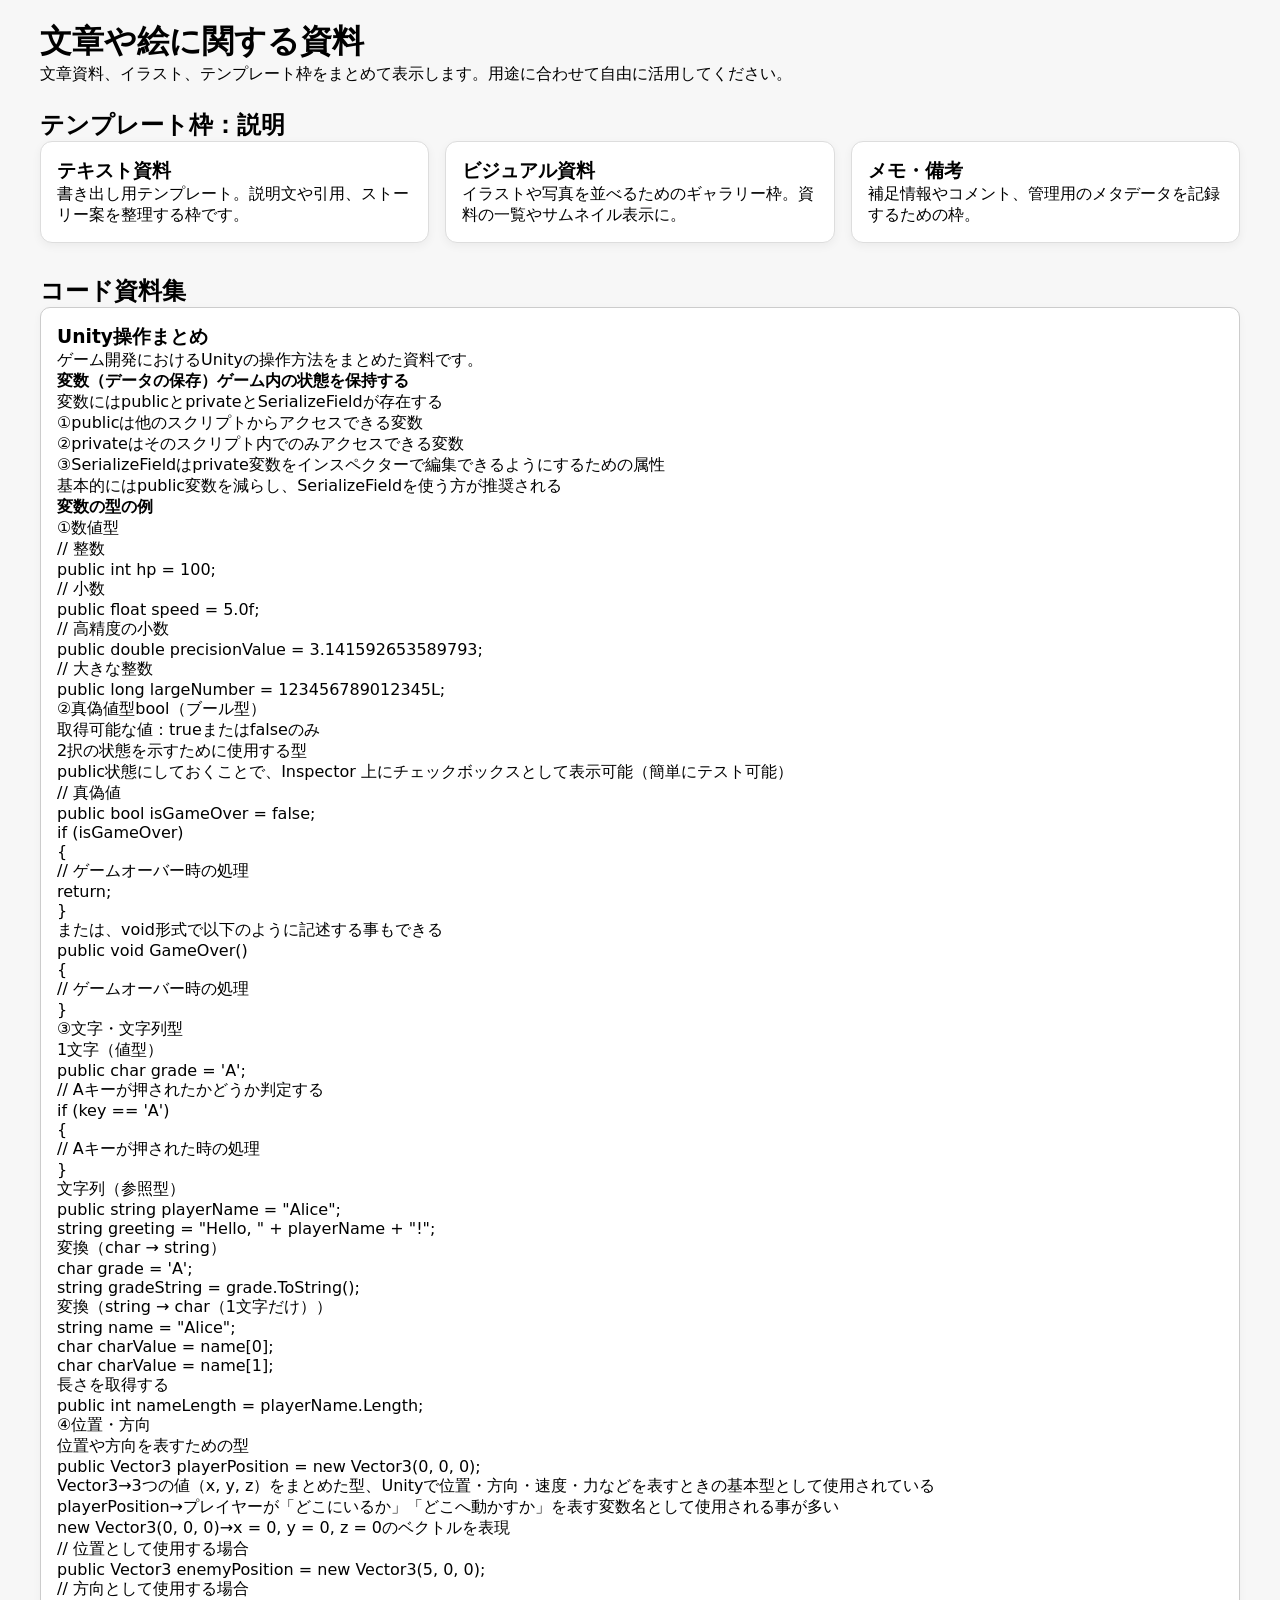
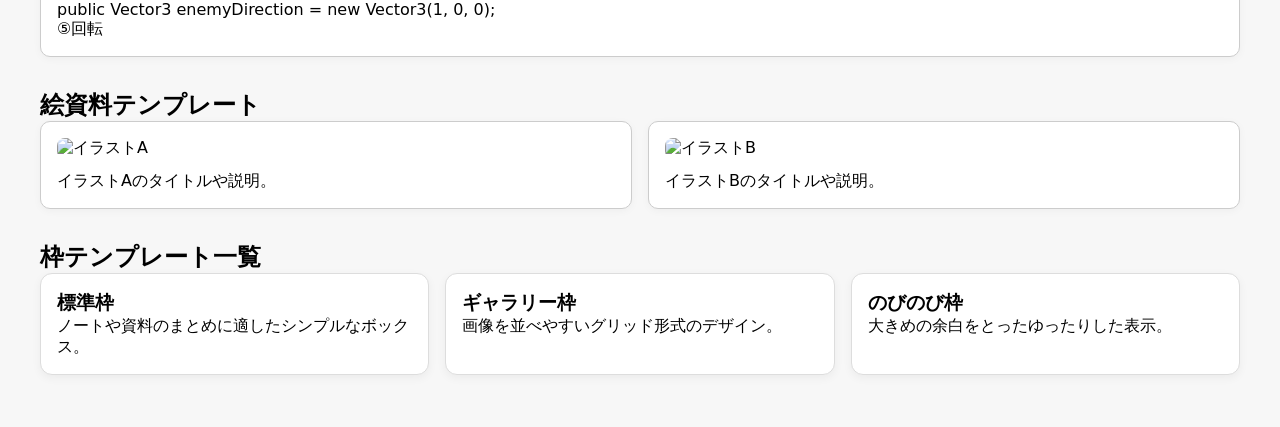
==== Siryoushitu.html @ 9da0db91 "Add Siryoushitu.html" ====
<!DOCTYPE html>
<html lang="ja">
<head>
    <meta charset="UTF-8">
    <title>資料室</title>
    <style>
        body {
            font-family: system-ui, sans-serif;
            background: #f7f7f7;
            margin: 0;
            padding: 20px;
        }
        .container {
            max-width: 1200px;
            margin: 0 auto;
        }
        h1, h2, h3, h4, p {
            margin: 0;
        }
        .header {
            margin-bottom: 24px;
        }
        .section {
            margin-bottom: 32px;
        }
        .cards {
            display: flex;
            flex-wrap: wrap;
            gap: 16px;
        }
        .card {
            background: #fff;
            border: 1px solid #ddd;
            border-radius: 12px;
            padding: 16px;
            width: calc(33.333% - 10.666px);
            box-sizing: border-box;
            box-shadow: 0 3px 10px rgba(0, 0, 0, 0.05);
        }
        .gallery {
            display: grid;
            grid-template-columns: repeat(auto-fit, minmax(240px, 1fr));
            gap: 16px;
        }
        .frame {
            background: #fff;
            border: 1px solid #ccc;
            border-radius: 10px;
            padding: 16px;
            box-shadow: 0 2px 8px rgba(0, 0, 0, 0.04);
        }
        .frame img {
            width: 100%;
            display: block;
            border-radius: 8px;
            margin-bottom: 12px;
        }
        @media (max-width: 840px) {
            .card {
                width: 100%;
            }
        }
        .copy-text {
            cursor: pointer;
            color: #065fd4;
            text-decoration: underline;
        }
        .copy-text.copied {
            color: #0a8a0a;
            text-decoration: none;
        }
    </style>
</head>
<body>
    <div class="container">
        <header class="header">
            <h1>文章や絵に関する資料</h1>
            <p>文章資料、イラスト、テンプレート枠をまとめて表示します。用途に合わせて自由に活用してください。</p>
        </header>

        <section class="section">
            <h2>テンプレート枠：説明</h2>
            <div class="cards">
                <div class="card">
                    <h3>テキスト資料</h3>
                    <p>書き出し用テンプレート。説明文や引用、ストーリー案を整理する枠です。</p>
                </div>
                <div class="card">
                    <h3>ビジュアル資料</h3>
                    <p>イラストや写真を並べるためのギャラリー枠。資料の一覧やサムネイル表示に。</p>
                </div>
                <div class="card">
                    <h3>メモ・備考</h3>
                    <p>補足情報やコメント、管理用のメタデータを記録するための枠。</p>
                </div>
            </div>
        </section>

        <section class="section">
            <h2>コード資料集</h2>
            <div class="frame">
                <h3>Unity操作まとめ</h3>
                <p>ゲーム開発におけるUnityの操作方法をまとめた資料です。</p>
                <h4>変数（データの保存）ゲーム内の状態を保持する</h4>
                <p>変数にはpublicとprivateとSerializeFieldが存在する</p>
                <p>①publicは他のスクリプトからアクセスできる変数</p>
                <p>②privateはそのスクリプト内でのみアクセスできる変数</p>
                <p>③SerializeFieldはprivate変数をインスペクターで編集できるようにするための属性</p>
                <p>基本的にはpublic変数を減らし、SerializeFieldを使う方が推奨される</p>
                <h4>変数の型の例</h4>
                <p>①数値型</p>
                <p>// 整数</p>
                <p>public int hp = 100;</p>
                <p>// 小数</p>
                <p>public float speed = 5.0f;</p>
                <p>// 高精度の小数</p>
                <p>public double precisionValue = 3.141592653589793;</p>
                <p>// 大きな整数</p>
                <p>public long largeNumber = 123456789012345L;</p>
                <p>②真偽値型bool（ブール型）</p>
                <p>取得可能な値：trueまたはfalseのみ</p>
                <p>2択の状態を示すために使用する型</p>
                <p>public状態にしておくことで、Inspector 上にチェックボックスとして表示可能（簡単にテスト可能）</p>
                <p>// 真偽値</p>
                <p>public bool isGameOver = false;</p>
                <p>if (isGameOver)</p>
                <p>{</p>
                <p>    // ゲームオーバー時の処理</p>
                <p>    return;</p>
                <p>}</p>
                <p>または、void形式で以下のように記述する事もできる</p>
                <p>public void GameOver()</p>
                <p>{</p>
                <p>    // ゲームオーバー時の処理</p>
                <p>}</p>
                <p>③文字・文字列型</p>
                <p>1文字（値型）</p>
                <p>public char grade = 'A';</p>
                <p>// Aキーが押されたかどうか判定する</p>
                <p>if (key == 'A')</p>
                <p>{</p>
                <p>    // Aキーが押された時の処理</p>
                <p>}</p>
                <p>文字列（参照型）</p>
                <p>public string playerName = "Alice";</p>
                <p>string greeting = "Hello, " + playerName + "!";</p>
                <p>変換（char → string）</p>
                <p>char grade = 'A';</p>
                <p>string gradeString = grade.ToString();</p>
                <p>変換（string → char（1文字だけ））</p>
                <p>string name = "Alice";</p>
                <p>char charValue = name[0];</p>
                <p>char charValue = name[1];</p>
                <p>長さを取得する</p>
                <p>public int nameLength = playerName.Length;</p>
                <p>④位置・方向</p>
                <p>位置や方向を表すための型</p>
                <p>public Vector3 playerPosition = new Vector3(0, 0, 0);</p>
                <p>Vector3→3つの値（x, y, z）をまとめた型、Unityで位置・方向・速度・力などを表すときの基本型として使用されている</p>
                <p>playerPosition→プレイヤーが「どこにいるか」「どこへ動かすか」を表す変数名として使用される事が多い</p>
                <p>new Vector3(0, 0, 0)→x = 0, y = 0, z = 0のベクトルを表現</p>
                <p>// 位置として使用する場合</p>
                <p>public Vector3 enemyPosition = new Vector3(5, 0, 0);</p>
                <p>// 方向として使用する場合</p>
                <p>public Vector3 enemyDirection = new Vector3(1, 0, 0);</p>
                <p>⑤回転</p>
            </div>
        </section>

        <section class="section">
            <h2>絵資料テンプレート</h2>
            <div class="gallery">
                <div class="frame">
                    <img src="https://via.placeholder.com/400x240?text=イラストA" alt="イラストA">
                    <p>イラストAのタイトルや説明。</p>
                </div>
                <div class="frame">
                    <img src="https://via.placeholder.com/400x240?text=イラストB" alt="イラストB">
                    <p>イラストBのタイトルや説明。</p>
                </div>
            </div>
        </section>

        <section class="section">
            <h2>枠テンプレート一覧</h2>
            <div class="cards">
                <div class="card">
                    <h3>標準枠</h3>
                    <p>ノートや資料のまとめに適したシンプルなボックス。</p>
                </div>
                <div class="card">
                    <h3>ギャラリー枠</h3>
                    <p>画像を並べやすいグリッド形式のデザイン。</p>
                </div>
                <div class="card">
                    <h3>のびのび枠</h3>
                    <p>大きめの余白をとったゆったりした表示。</p>
                </div>
            </div>
        </section>
    </div>
</body>
</html>
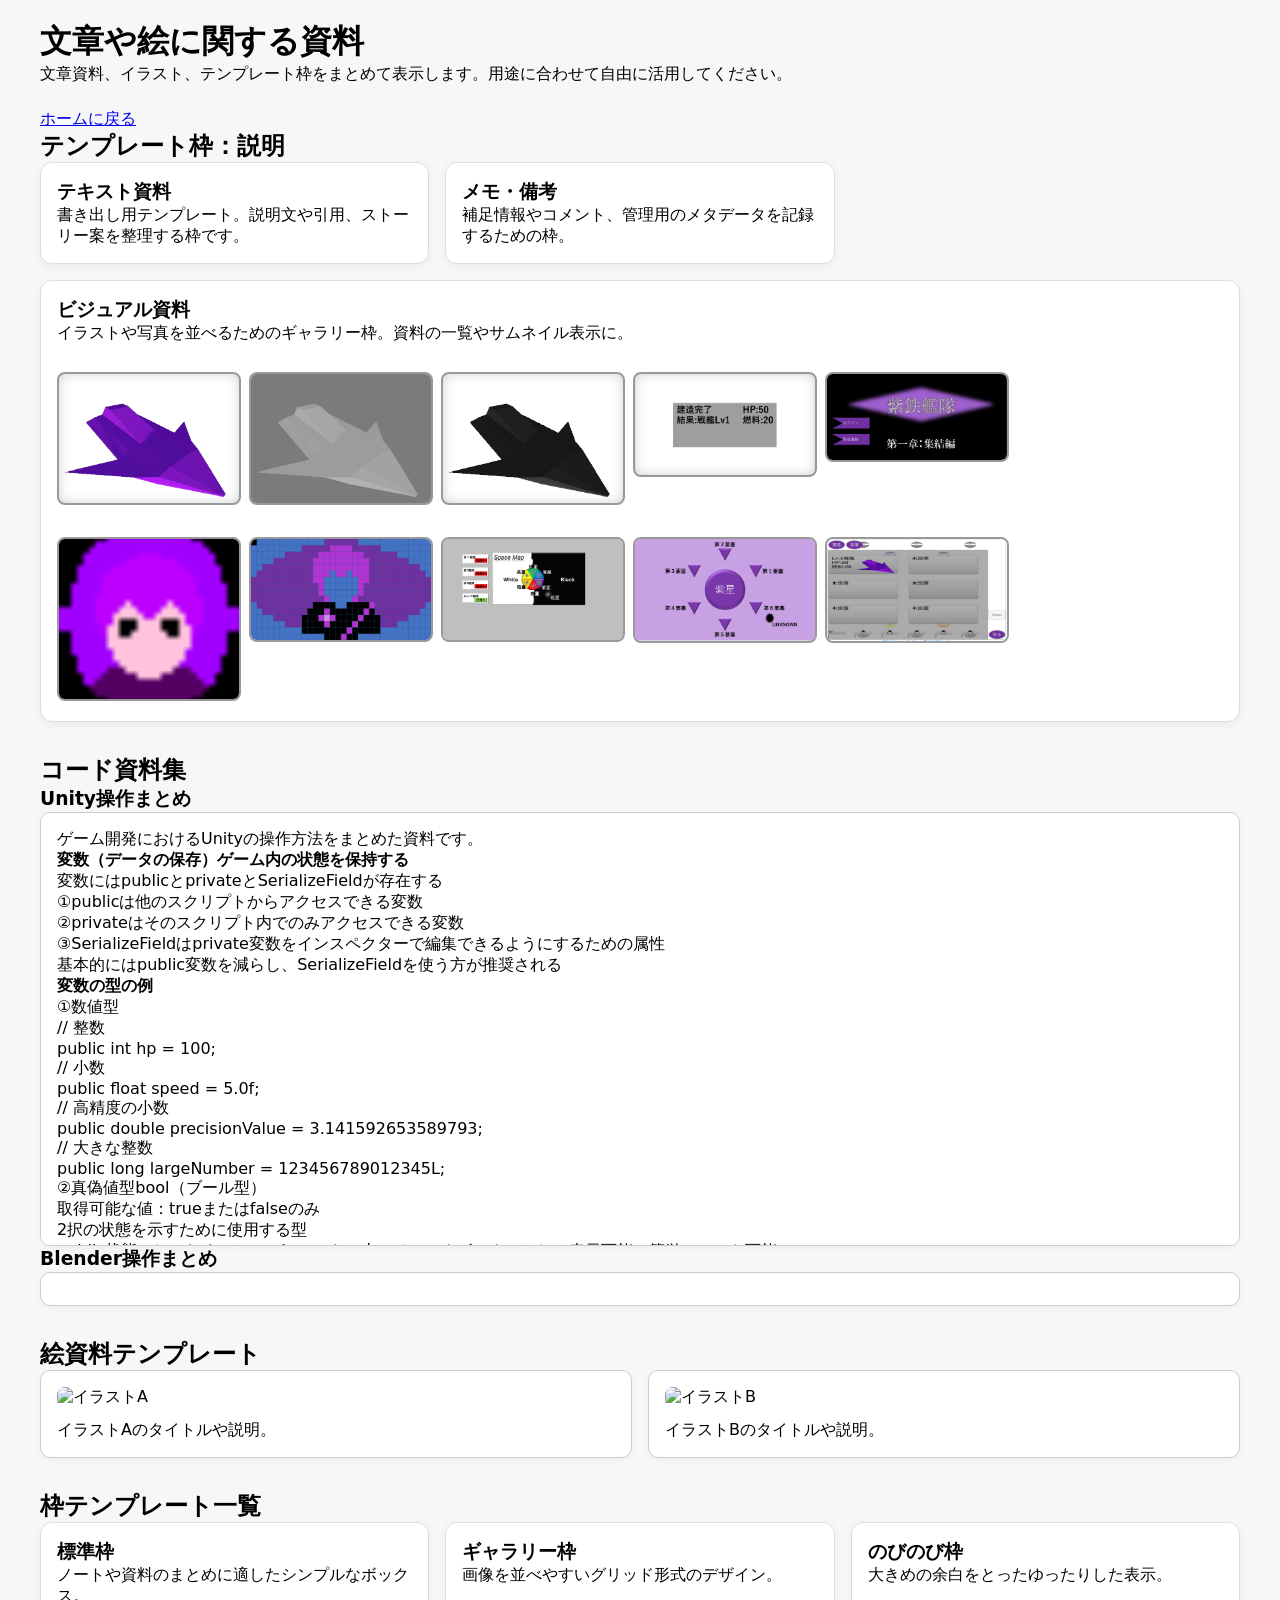
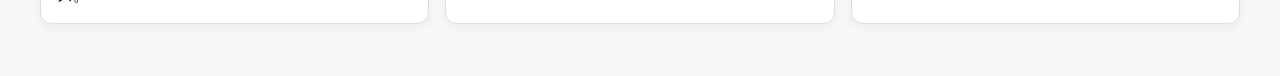
==== commit 526bb782: "Save updated Siryoushitu and index links" ====
--- a/Siryoushitu.html
+++ b/Siryoushitu.html
@@ -28,6 +28,13 @@
             flex-wrap: wrap;
             gap: 16px;
         }
+        .cards--single {
+            display: block;
+            margin-top: 16px;
+        }
+        .cards--single .card {
+            width: 100%;
+        }
         .card {
             background: #fff;
             border: 1px solid #ddd;
@@ -48,12 +55,38 @@
             border-radius: 10px;
             padding: 16px;
             box-shadow: 0 2px 8px rgba(0, 0, 0, 0.04);
+            max-height: 400px;
+            overflow-y: auto;
         }
         .frame img {
             width: 100%;
             display: block;
             border-radius: 8px;
             margin-bottom: 12px;
+        }
+        .card img {
+            width: 100%;
+            display: block;
+            border-radius: 8px;
+            border: 2px solid #999;
+            box-shadow: inset 0 0 12px rgba(0, 0, 0, 0.18);
+            margin-top: 12px;
+        }
+        .visual-gallery {
+            display: flex;
+            gap: 12px;
+            overflow-x: auto;
+            margin-top: 16px;
+            padding-bottom: 4px;
+        }
+        .visual-gallery .visual-item {
+            flex: 0 0 180px;
+            min-width: 180px;
+        }
+        .visual-gallery .visual-item img {
+            height: auto;
+            max-height: 160px;
+            object-fit: cover;
         }
         @media (max-width: 840px) {
             .card {
@@ -77,7 +110,7 @@
             <h1>文章や絵に関する資料</h1>
             <p>文章資料、イラスト、テンプレート枠をまとめて表示します。用途に合わせて自由に活用してください。</p>
         </header>
-
+        <p><a class="button-link" href="index.html">ホームに戻る</a></p>
         <section class="section">
             <h2>テンプレート枠：説明</h2>
             <div class="cards">
@@ -86,20 +119,56 @@
                     <p>書き出し用テンプレート。説明文や引用、ストーリー案を整理する枠です。</p>
                 </div>
                 <div class="card">
+                    <h3>メモ・備考</h3>
+                    <p>補足情報やコメント、管理用のメタデータを記録するための枠。</p>
+                </div>
+            </div>
+            <div class="cards cards--single">
+                <div class="card">
                     <h3>ビジュアル資料</h3>
                     <p>イラストや写真を並べるためのギャラリー枠。資料の一覧やサムネイル表示に。</p>
-                </div>
-                <div class="card">
-                    <h3>メモ・備考</h3>
-                    <p>補足情報やコメント、管理用のメタデータを記録するための枠。</p>
+                    <div class="visual-gallery">
+                        <div class="visual-item">
+                            <img src="ImagesSiryoushitu/紫鉄-1-1--紫シルエット.png" alt="紫鉄艦隊のシルエット画像">
+                        </div>
+                        <div class="visual-item">
+                            <img src="ImagesSiryoushitu/紫鉄-1-2--白シルエット.png" alt="イラストA">
+                        </div>
+                        <div class="visual-item">
+                            <img src="ImagesSiryoushitu/紫鉄-1-3--黒シルエット.png" alt="イラストB">
+                        </div>
+                        <div class="visual-item">
+                            <img src="ImagesSiryoushitu/紫鉄-1-4--建造完了Lv.1戦艦.png" alt="イラストC">
+                        </div>
+                        <div class="visual-item">
+                            <img src="ImagesSiryoushitu/紫鉄-1-5--ゲームサムネ.png" alt="イラストD">
+                        </div>
+                    </div>
+                    <div class="visual-gallery">
+                        <div class="visual-item">
+                            <img src="ImagesSiryoushitu/紫鉄-2-1--ドット絵に挑戦1.gif" alt="イラストA">
+                        </div>
+                        <div class="visual-item">
+                            <img src="ImagesSiryoushitu/紫鉄-2-2--ドット絵に挑戦2.png" alt="イラストB">
+                        </div>
+                        <div class="visual-item">
+                            <img src="ImagesSiryoushitu/紫鉄-2-3--正面モニター.png" alt="イラストC">
+                        </div>
+                        <div class="visual-item">
+                            <img src="ImagesSiryoushitu/紫鉄-2-4--地図モニター.png" alt="イラストD">
+                        </div>
+                        <div class="visual-item">
+                            <img src="ImagesSiryoushitu/紫鉄-2-5--編成画面.png" alt="イラストE">
+                        </div>
+                    </div>
                 </div>
             </div>
         </section>
 
         <section class="section">
             <h2>コード資料集</h2>
+            <h3>Unity操作まとめ</h3>
             <div class="frame">
-                <h3>Unity操作まとめ</h3>
                 <p>ゲーム開発におけるUnityの操作方法をまとめた資料です。</p>
                 <h4>変数（データの保存）ゲーム内の状態を保持する</h4>
                 <p>変数にはpublicとprivateとSerializeFieldが存在する</p>
@@ -165,6 +234,97 @@
                 <p>public Vector3 enemyDirection = new Vector3(1, 0, 0);</p>
                 <p>⑤回転</p>
             </div>
+            <h3>Blender操作まとめ</h3>
+            <div class="frame">
+                <p></p>
+                <h4></h4>
+                <p></p>
+                <p></p>
+                <p></p>
+                <p></p>
+                <p></p>
+                <h4></h4>
+                <p></p>
+                <p></p>
+                <p></p>
+                <p></p>
+                <p></p>
+                <p></p>
+                <p></p>
+                <p></p>
+                <p></p>
+                <p></p>
+                <p></p>
+                <p></p>
+                <p></p>
+                <p></p>
+                <p></p>
+                <p></p>
+                <p></p>
+                <p></p>
+                <p></p>
+                <p></p>
+                <p></p>
+                <p></p>
+                <p></p>
+                <p></p>
+                <p></p>
+                <p></p>
+                <p></p>
+                <p></p>
+                <p></p>
+                <p></p>
+                <p></p>
+                <p></p>
+                <p></p>
+                <p></p>
+                <p></p>
+                <p></p>
+                <p></p>
+                <p></p>
+                <p></p>
+                <p></p>
+                <p></p>
+                <p></p>
+                <p></p>
+                <p></p>
+                <p></p>
+                <p></p>
+                <p></p>
+                <p></p>
+                <p></p>
+                <p></p>
+                <p></p>
+                <p></p>
+                <p></p>
+                <p></p>
+                <p></p>
+                <p></p>
+                <p></p>
+                <p></p>
+                <p></p>
+                <p></p>
+                <p></p>
+                <p></p>
+                <p></p>
+                <p></p>
+                <p></p>
+                <p></p>
+                <p></p>
+                <p></p>
+                <p></p>
+                <p></p>
+                <p></p>
+                <p></p>
+                <p></p>
+                <p></p>
+                <p></p>
+                <p></p>
+                <p></p>
+                <p></p>
+                <p></p>
+                <p></p>
+            </div>
         </section>
 
         <section class="section">
